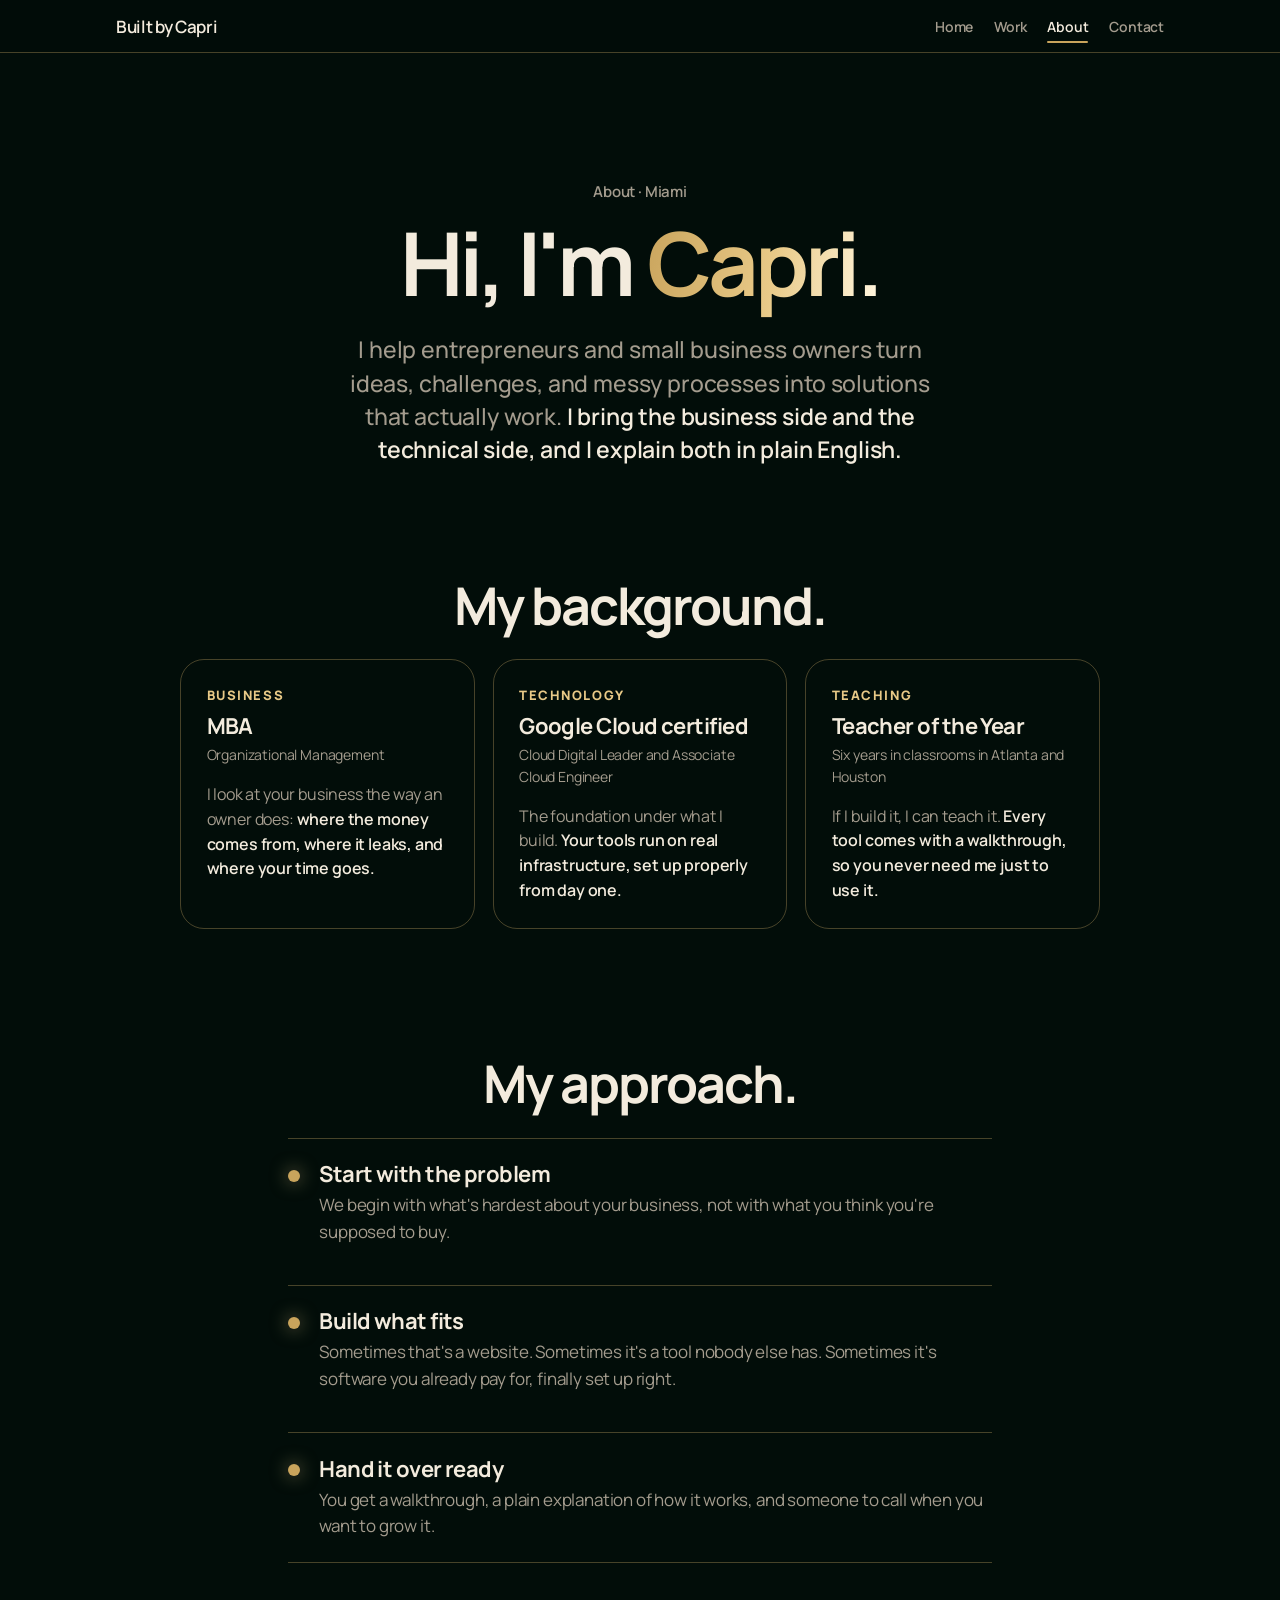
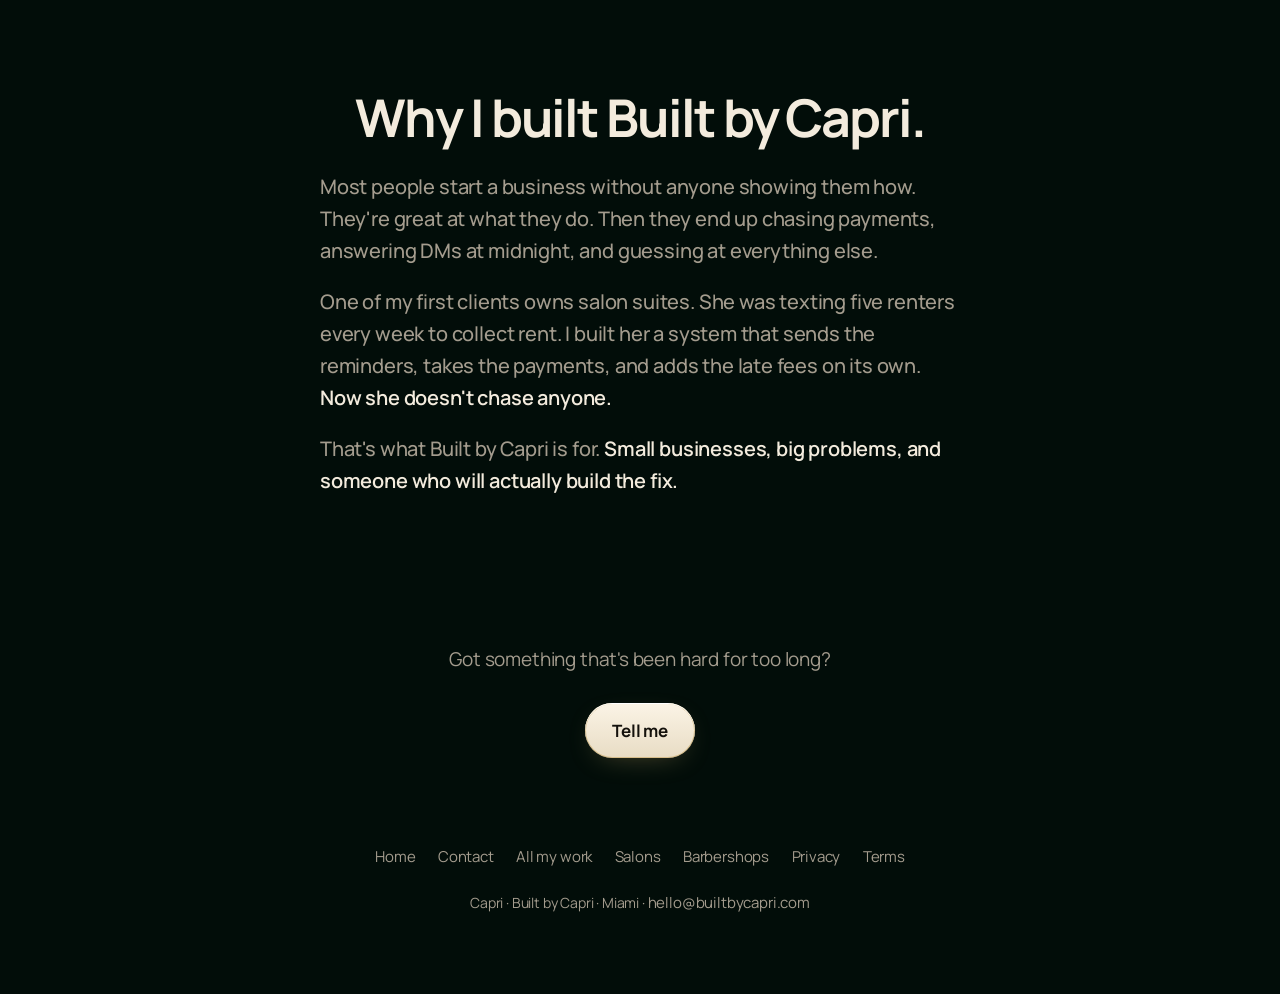
==== about/index.html @ 0a1eabc3 "home: situations, plan builder with inquiry inside, About and Contact pages" ====
<!doctype html>
<html lang="en">
<head>
<meta charset="utf-8">
<meta name="viewport" content="width=device-width, initial-scale=1">
<meta name="color-scheme" content="dark">
<title>About Capri · Built by Capri</title>
<meta name="description" content="Capri has an MBA, Google Cloud certifications and a Teacher of the Year award. She helps small businesses figure out what they need and builds it.">
<link rel="canonical" href="https://builtbycapri.com/about/">
<meta property="og:type" content="profile">
<meta property="og:site_name" content="Built by Capri">
<meta property="og:url" content="https://builtbycapri.com/about/">
<meta property="og:title" content="About Capri · Built by Capri">
<meta property="og:description" content="MBA, Google Cloud certified, former Teacher of the Year. She helps small businesses figure out what they need and builds it.">
<meta property="og:image" content="https://builtbycapri.com/og-emerald.png">
<meta name="twitter:card" content="summary_large_image">
<link rel="preconnect" href="https://fonts.googleapis.com">
<link rel="preconnect" href="https://fonts.gstatic.com" crossorigin>
<link rel="stylesheet" href="https://fonts.googleapis.com/css2?family=Manrope:wght@400;500;600;700;800&display=swap">
<style>
:root{
  --bg:#020D09; --text:#F3EBDD; --dim:#A49C8E; --line:rgba(217,181,110,.32); --gold:#E8C987;
  --grad:linear-gradient(100deg,#C9A45C 0%,#E8C987 28%,#FFF4DA 50%,#E8C987 72%,#C9A45C 100%);
  --sans:"Manrope",system-ui,sans-serif; --ease:cubic-bezier(.16,1,.3,1);
}
*{box-sizing:border-box}
html{background:var(--bg)}
body{margin:0;background:var(--bg);color:var(--text);font:400 17px/1.55 var(--sans);letter-spacing:-.01em;overflow-x:hidden;-webkit-font-smoothing:antialiased}
.wrap{max-width:60rem;margin:0 auto;padding:0 20px}
.aura{position:fixed;inset:0;z-index:-1;pointer-events:none;overflow:hidden}
.aura i{position:absolute;width:60vmax;height:60vmax;border-radius:50%;filter:blur(90px);opacity:.34;animation:float 20s ease-in-out infinite alternate}
.aura i:nth-child(1){background:#0E6B47;left:-20vmax;top:-30vmax}
.aura i:nth-child(2){background:#1FA572;right:-25vmax;top:-10vmax;animation-delay:-7s;opacity:.2}
@keyframes float{to{transform:translate(10vmax,8vmax) scale(1.15)}}

.top{position:sticky;top:0;z-index:10;background:rgba(2,13,9,.94);border-bottom:1px solid var(--line)}
.top .wrap{max-width:68rem;display:flex;justify-content:space-between;align-items:center;height:52px}
.brand{font:600 17px var(--sans);color:var(--text);text-decoration:none;letter-spacing:-.02em}
.topnav{display:flex;align-items:center;gap:1.1rem}
.topnav a:not(.mini){color:var(--dim);text-decoration:none;font:600 14px var(--sans)}
.topnav{gap:1.3rem}.topnav a{position:relative;padding:.3rem 0}
.topnav a[aria-current]{color:var(--text)!important}
.topnav a[aria-current]::after{content:"";position:absolute;left:0;right:0;bottom:-.15rem;height:2px;border-radius:2px;background:#C9A45C}
@media (max-width:560px){.topnav{gap:1rem}.topnav a[href="/"]{display:none}}
.mini{font:700 13px var(--sans);color:#14110C;background:#F3EBDD;padding:.4rem .9rem;border-radius:99px;text-decoration:none}

.intro{padding:clamp(4rem,12vw,8rem) 0 3rem;text-align:center}
.eyebrow{font:600 15px var(--sans);color:var(--dim);margin:0 0 1rem}
h1{font:700 clamp(44px,8vw,88px)/1.02 var(--sans);letter-spacing:-.045em;margin:0}
.grad{background:var(--grad);background-size:200% 100%;-webkit-background-clip:text;background-clip:text;color:transparent;animation:sheen 6s linear infinite}
@keyframes sheen{to{background-position:200% 0}}
.intro .lead{font:500 clamp(19px,2.6vw,23px)/1.45 var(--sans);color:var(--dim);max-width:38rem;margin:1.6rem auto 0}
.intro .lead b{color:var(--text);font-weight:600}

h2{font:700 clamp(32px,5vw,52px)/1.05 var(--sans);letter-spacing:-.04em;margin:0 0 1.6rem;text-align:center}
section{padding:4rem 0}
.creds{display:grid;grid-template-columns:repeat(3,1fr);gap:1.1rem}
.cred{border:1px solid var(--line);border-radius:24px;padding:1.6rem}
.cred .k{font:800 13px var(--sans);letter-spacing:.12em;text-transform:uppercase;color:var(--gold);margin:0 0 .6rem}
.cred h3{font:700 22px/1.2 var(--sans);letter-spacing:-.025em;margin:0 0 .3rem}
.cred .sm{color:var(--dim);font-size:14px;margin:0 0 1rem}
.cred p{margin:0;color:var(--dim);font-size:16px}
.cred p b{color:var(--text);font-weight:600}

.steps{display:grid;gap:1.1rem;max-width:44rem;margin:0 auto}
.step{display:grid;grid-template-columns:auto 1fr;gap:1.2rem;align-items:start;padding:1.4rem 0;border-top:1px solid var(--line)}
.step:last-child{border-bottom:1px solid var(--line)}
.step i{font-style:normal;width:12px;height:12px;border-radius:50%;margin-top:.55rem;background:#C9A45C;box-shadow:0 0 18px rgba(232,201,135,.6)}
.step h3{font:700 22px/1.2 var(--sans);letter-spacing:-.025em;margin:0 0 .3rem}
.step p{margin:0;color:var(--dim)}

.why{max-width:40rem;margin:0 auto}
.why p{font:500 clamp(18px,2.2vw,20px)/1.6 var(--sans);color:var(--dim);margin:0 0 1.2rem}
.why p b{color:var(--text);font-weight:600}

.end{text-align:center;padding:4rem 0 3rem}
.end p{color:var(--dim);font-size:19px;margin:0 0 1.8rem}
.btn{position:relative;overflow:hidden;font:700 17px var(--sans);background:linear-gradient(180deg,#FBF4E6,#E8DCC4);color:#14110C;border:0;border-radius:99px;padding:1rem 1.7rem;text-decoration:none;display:inline-block;box-shadow:inset 0 1px 0 #fff,inset 0 0 0 1px rgba(201,164,92,.55),0 8px 30px -14px rgba(217,181,110,.45)}
.btn::after{content:"";position:absolute;top:0;bottom:0;width:40%;left:-60%;background:linear-gradient(100deg,transparent,rgba(255,255,255,.9),transparent);transform:skewX(-20deg);animation:glint 3.6s ease-in-out infinite}
@keyframes glint{0%,60%{left:-60%}100%{left:130%}}

.foot{text-align:center;padding:2rem 0 5rem}
.links{display:flex;gap:1.4rem;justify-content:center;flex-wrap:wrap}
.links a,.foot small a{color:var(--dim);text-decoration:none;font-size:15px}
.foot small{display:block;color:var(--dim);margin-top:1.4rem;font-size:14px}
@media (hover:hover){.links a:hover,.foot small a:hover,.topnav a:not(.mini):hover{color:var(--gold)}}

.reveal{opacity:0;transform:translateY(32px);transition:opacity 1s var(--ease),transform 1s var(--ease)}
.reveal.seen{opacity:1;transform:none}
@media (max-width:760px){.creds{grid-template-columns:1fr}}
@media (prefers-reduced-motion:reduce){*{animation:none!important;transition:none!important}.reveal{opacity:1;transform:none}}
</style>
<script defer src="/_vercel/insights/script.js"></script>
</head>
<body>
<div class="aura" aria-hidden="true"><i></i><i></i></div>

<header class="top"><div class="wrap">
  <a class="brand" href="/">Built by Capri</a>
  <nav class="topnav"><a href="/">Home</a><a href="/work/">Work</a><a href="/about/" aria-current="page">About</a><a href="/contact/">Contact</a></nav>
</div></header>

<div class="wrap">
  <section class="intro">
    <p class="eyebrow reveal">About · Miami</p>
    <h1 class="reveal">Hi, I'm <span class="grad">Capri.</span></h1>
    <p class="lead reveal">I help entrepreneurs and small business owners turn ideas, challenges, and messy processes into solutions that actually work. <b>I bring the business side and the technical side, and I explain both in plain English.</b></p>
  </section>

  <section>
    <h2 class="reveal">My background.</h2>
    <div class="creds">
      <div class="cred reveal">
        <p class="k">Business</p>
        <h3>MBA</h3>
        <p class="sm">Organizational Management</p>
        <p>I look at your business the way an owner does: <b>where the money comes from, where it leaks, and where your time goes.</b></p>
      </div>
      <div class="cred reveal">
        <p class="k">Technology</p>
        <h3>Google Cloud certified</h3>
        <p class="sm">Cloud Digital Leader and Associate Cloud Engineer</p>
        <p>The foundation under what I build. <b>Your tools run on real infrastructure, set up properly from day one.</b></p>
      </div>
      <div class="cred reveal">
        <p class="k">Teaching</p>
        <h3>Teacher of the Year</h3>
        <p class="sm">Six years in classrooms in Atlanta and Houston</p>
        <p>If I build it, I can teach it. <b>Every tool comes with a walkthrough, so you never need me just to use it.</b></p>
      </div>
    </div>
  </section>

  <section>
    <h2 class="reveal">My approach.</h2>
    <div class="steps">
      <div class="step reveal"><i></i><div><h3>Start with the problem</h3><p>We begin with what's hardest about your business, not with what you think you're supposed to buy.</p></div></div>
      <div class="step reveal"><i></i><div><h3>Build what fits</h3><p>Sometimes that's a website. Sometimes it's a tool nobody else has. Sometimes it's software you already pay for, finally set up right.</p></div></div>
      <div class="step reveal"><i></i><div><h3>Hand it over ready</h3><p>You get a walkthrough, a plain explanation of how it works, and someone to call when you want to grow it.</p></div></div>
    </div>
  </section>

  <section>
    <h2 class="reveal">Why I built Built by Capri.</h2>
    <div class="why">
      <p class="reveal">Most people start a business without anyone showing them how. They're great at what they do. Then they end up chasing payments, answering DMs at midnight, and guessing at everything else.</p>
      <p class="reveal">One of my first clients owns salon suites. She was texting five renters every week to collect rent. I built her a system that sends the reminders, takes the payments, and adds the late fees on its own. <b>Now she doesn't chase anyone.</b></p>
      <p class="reveal">That's what Built by Capri is for. <b>Small businesses, big problems, and someone who will actually build the fix.</b></p>
    </div>
  </section>

  <section class="end">
    <p class="reveal">Got something that's been hard for too long?</p>
    <a class="btn reveal" href="/#plan">Tell me</a>
  </section>

  <footer class="foot">
    <nav class="links"><a href="/">Home</a><a href="/contact/">Contact</a><a href="/work/">All my work</a><a href="/salons/">Salons</a><a href="/barbershops/">Barbershops</a><a href="/privacy/">Privacy</a><a href="/tos/">Terms</a></nav>
    <small>Capri · Built by Capri · Miami · <a href="mailto:hello@builtbycapri.com">hello@builtbycapri.com</a></small>
  </footer>
</div>

<script>
const io = new IntersectionObserver((es) => es.forEach((e) => { if (e.isIntersecting) { e.target.classList.add("seen"); io.unobserve(e.target); } }), { threshold: .15 });
document.querySelectorAll(".reveal").forEach((el) => io.observe(el));
</script>
</body>
</html>
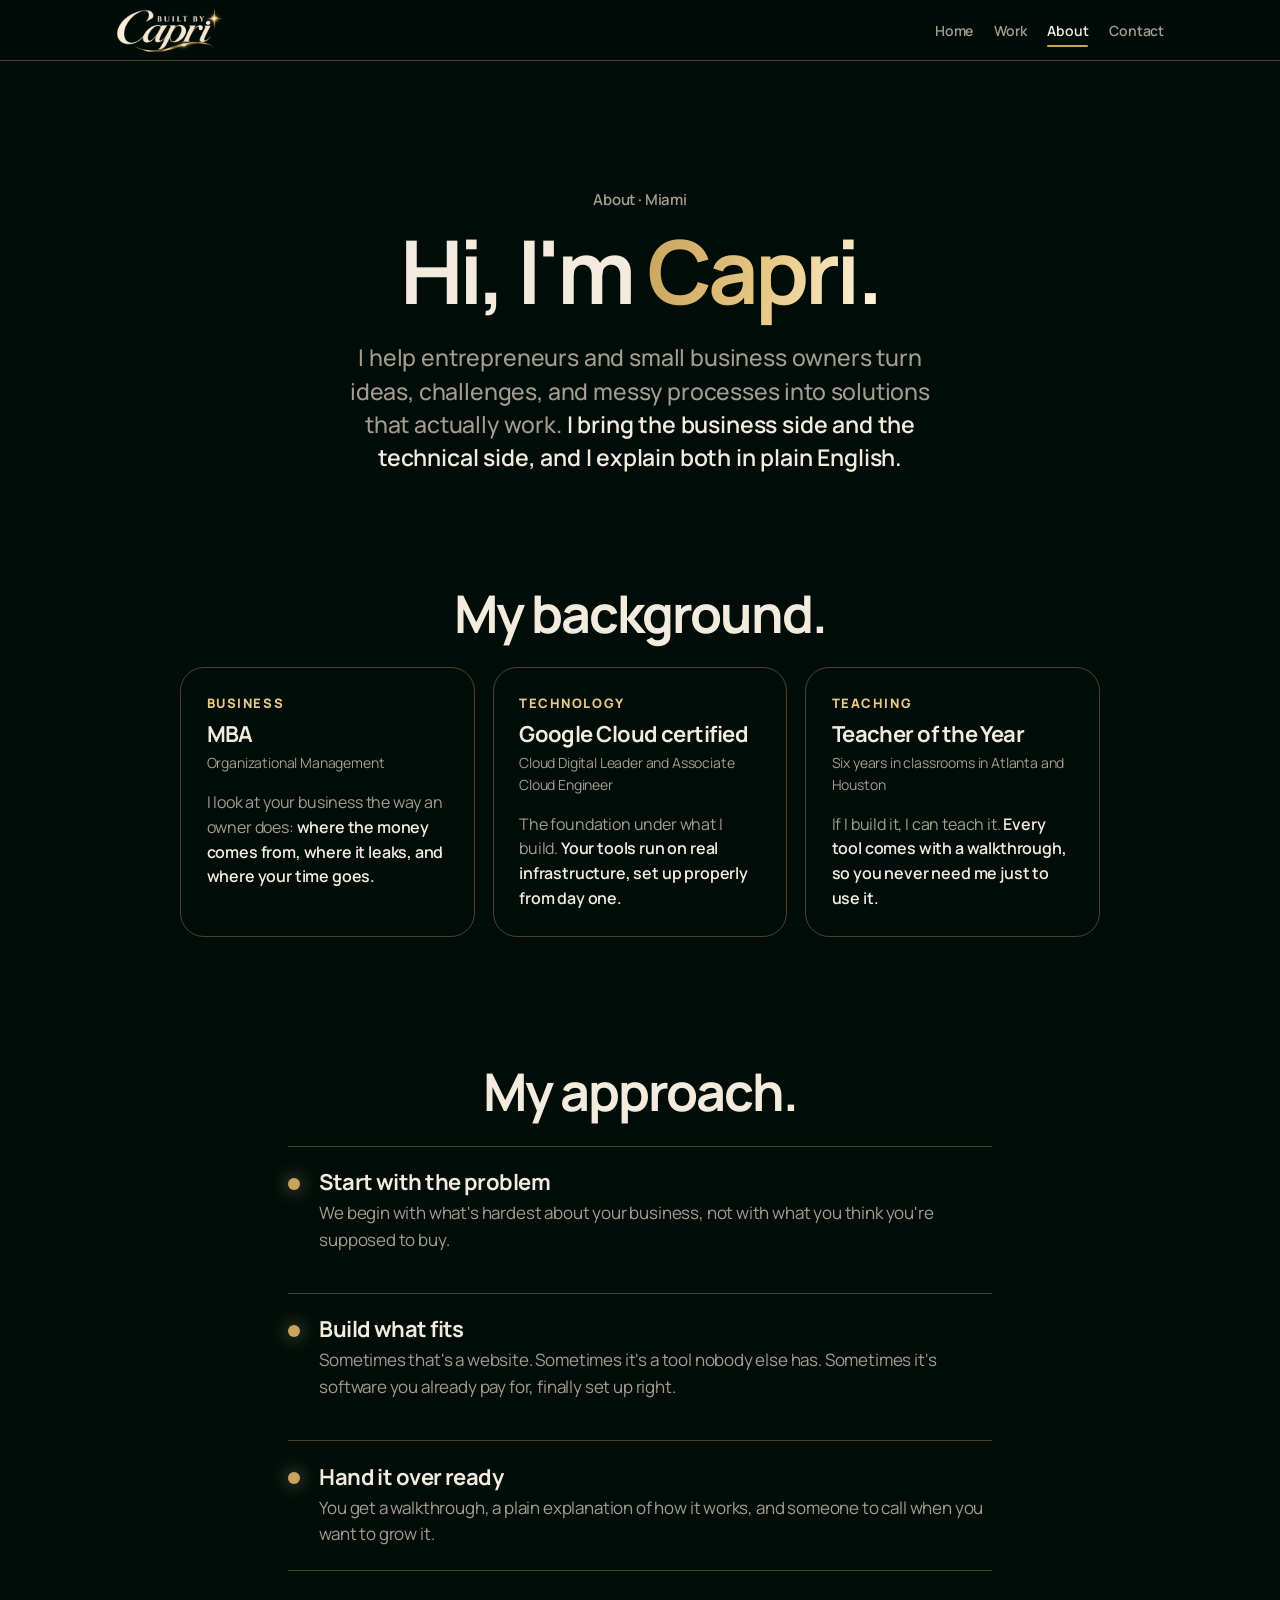
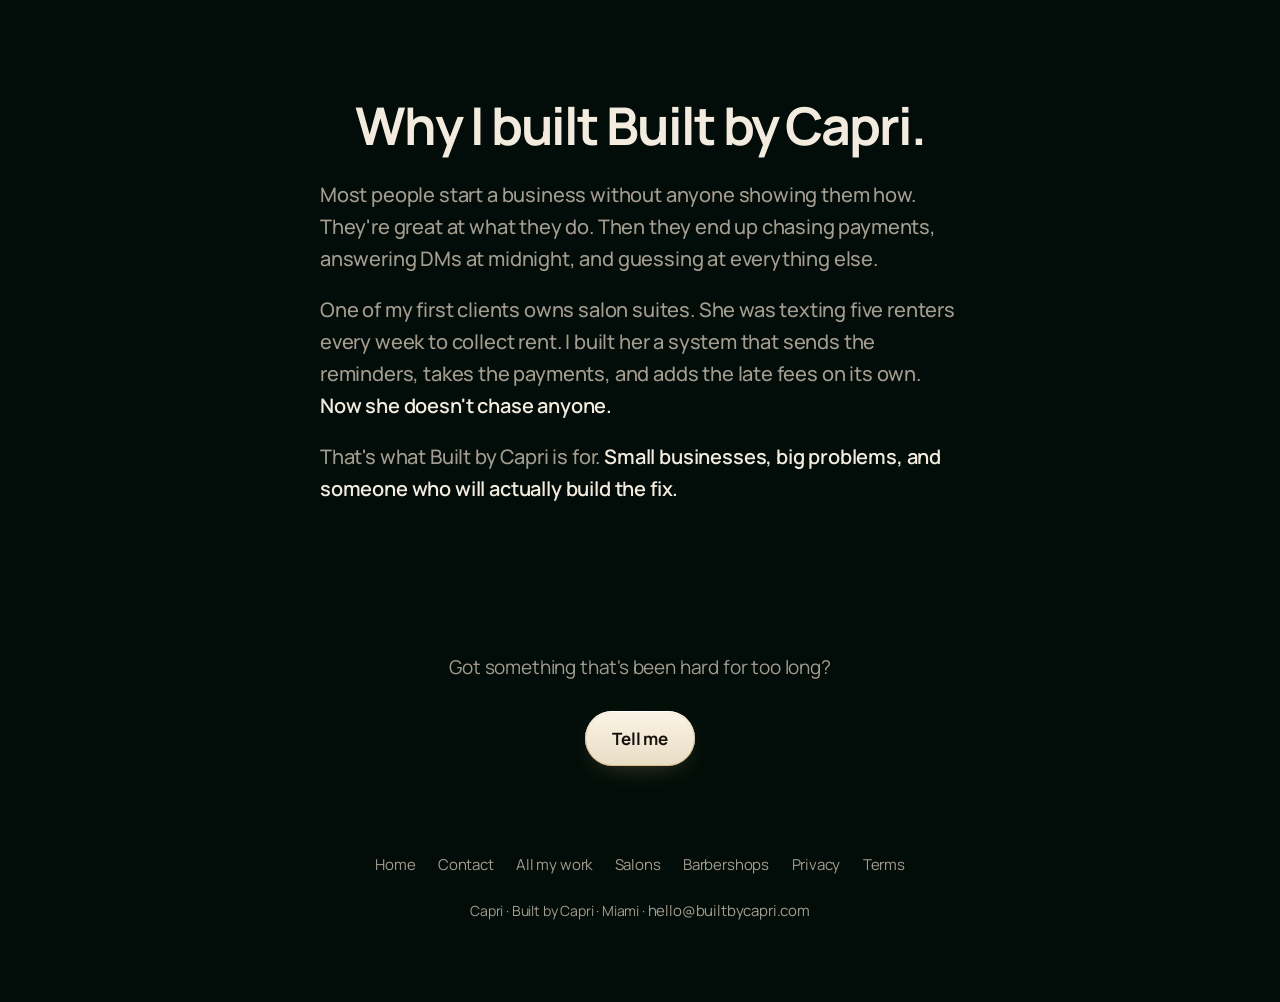
==== commit d5a1417b: "header: Built by Capri logo in place of the text mark" ====
--- a/about/index.html
+++ b/about/index.html
@@ -34,8 +34,9 @@
 @keyframes float{to{transform:translate(10vmax,8vmax) scale(1.15)}}
 
 .top{position:sticky;top:0;z-index:10;background:rgba(2,13,9,.94);border-bottom:1px solid var(--line)}
-.top .wrap{max-width:68rem;display:flex;justify-content:space-between;align-items:center;height:52px}
+.top .wrap{max-width:68rem;display:flex;justify-content:space-between;align-items:center;height:60px}
 .brand{font:600 17px var(--sans);color:var(--text);text-decoration:none;letter-spacing:-.02em}
+.brand img{display:block;height:46px;width:auto}
 .topnav{display:flex;align-items:center;gap:1.1rem}
 .topnav a:not(.mini){color:var(--dim);text-decoration:none;font:600 14px var(--sans)}
 .topnav{gap:1.3rem}.topnav a{position:relative;padding:.3rem 0}
@@ -96,7 +97,7 @@
 <div class="aura" aria-hidden="true"><i></i><i></i></div>
 
 <header class="top"><div class="wrap">
-  <a class="brand" href="/">Built by Capri</a>
+  <a class="brand" href="/"><img src="/builtbycapri-logo.png" alt="Built by Capri" width="300" height="128"></a>
   <nav class="topnav"><a href="/">Home</a><a href="/work/">Work</a><a href="/about/" aria-current="page">About</a><a href="/contact/">Contact</a></nav>
 </div></header>
 
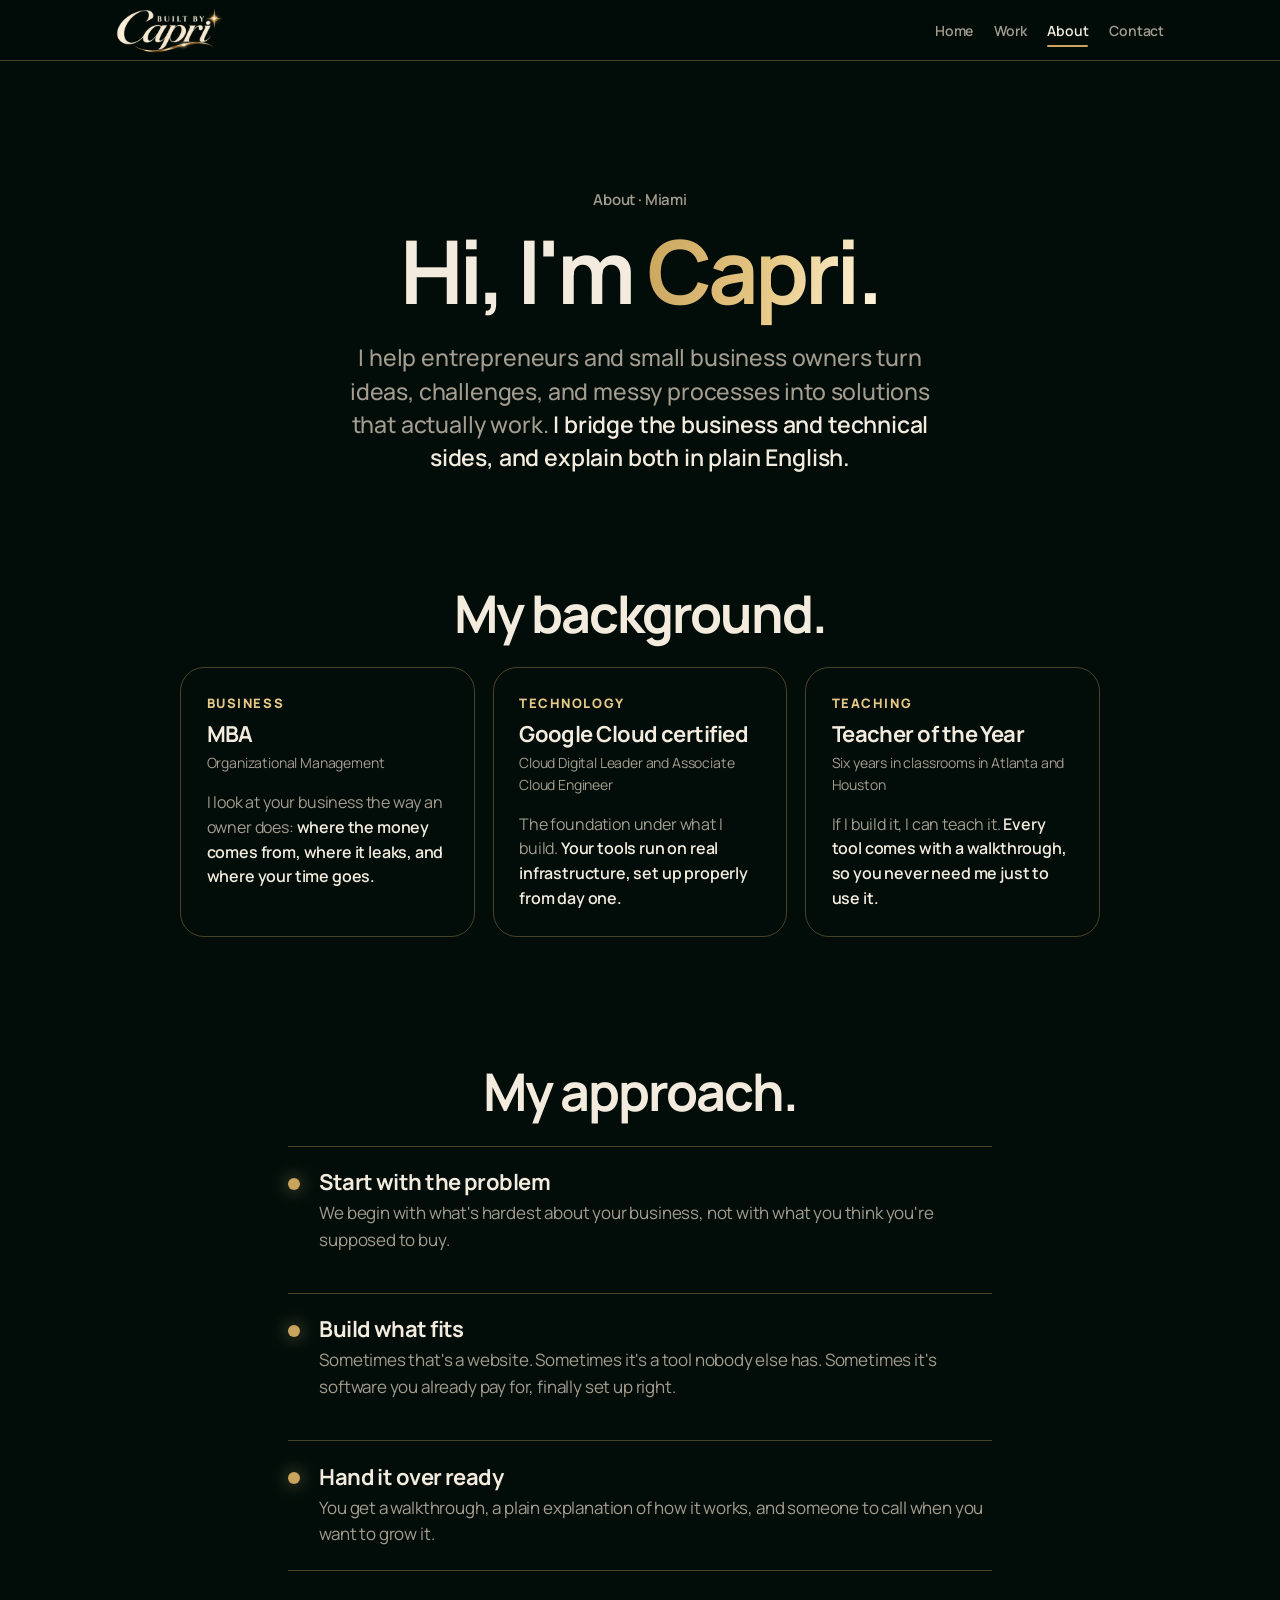
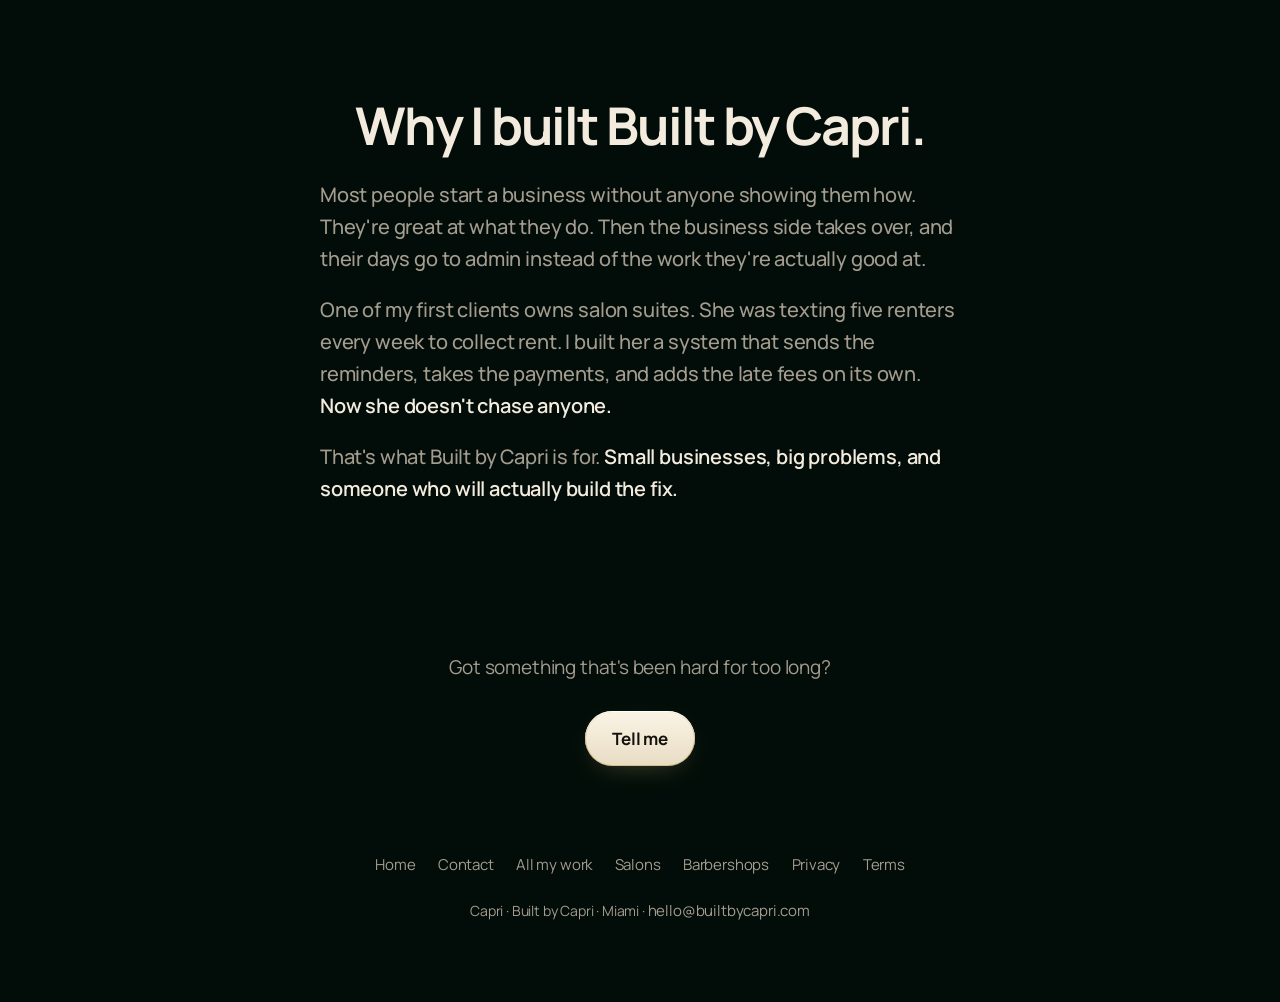
==== commit a0bde095: "payments: how payment works page, linked from the plan; about copy" ====
--- a/about/index.html
+++ b/about/index.html
@@ -105,7 +105,7 @@
   <section class="intro">
     <p class="eyebrow reveal">About · Miami</p>
     <h1 class="reveal">Hi, I'm <span class="grad">Capri.</span></h1>
-    <p class="lead reveal">I help entrepreneurs and small business owners turn ideas, challenges, and messy processes into solutions that actually work. <b>I bring the business side and the technical side, and I explain both in plain English.</b></p>
+    <p class="lead reveal">I help entrepreneurs and small business owners turn ideas, challenges, and messy processes into solutions that actually work. <b>I bridge the business and technical sides, and explain both in plain English.</b></p>
   </section>
 
   <section>
@@ -144,7 +144,7 @@
   <section>
     <h2 class="reveal">Why I built Built by Capri.</h2>
     <div class="why">
-      <p class="reveal">Most people start a business without anyone showing them how. They're great at what they do. Then they end up chasing payments, answering DMs at midnight, and guessing at everything else.</p>
+      <p class="reveal">Most people start a business without anyone showing them how. They're great at what they do. Then the business side takes over, and their days go to admin instead of the work they're actually good at.</p>
       <p class="reveal">One of my first clients owns salon suites. She was texting five renters every week to collect rent. I built her a system that sends the reminders, takes the payments, and adds the late fees on its own. <b>Now she doesn't chase anyone.</b></p>
       <p class="reveal">That's what Built by Capri is for. <b>Small businesses, big problems, and someone who will actually build the fix.</b></p>
     </div>
